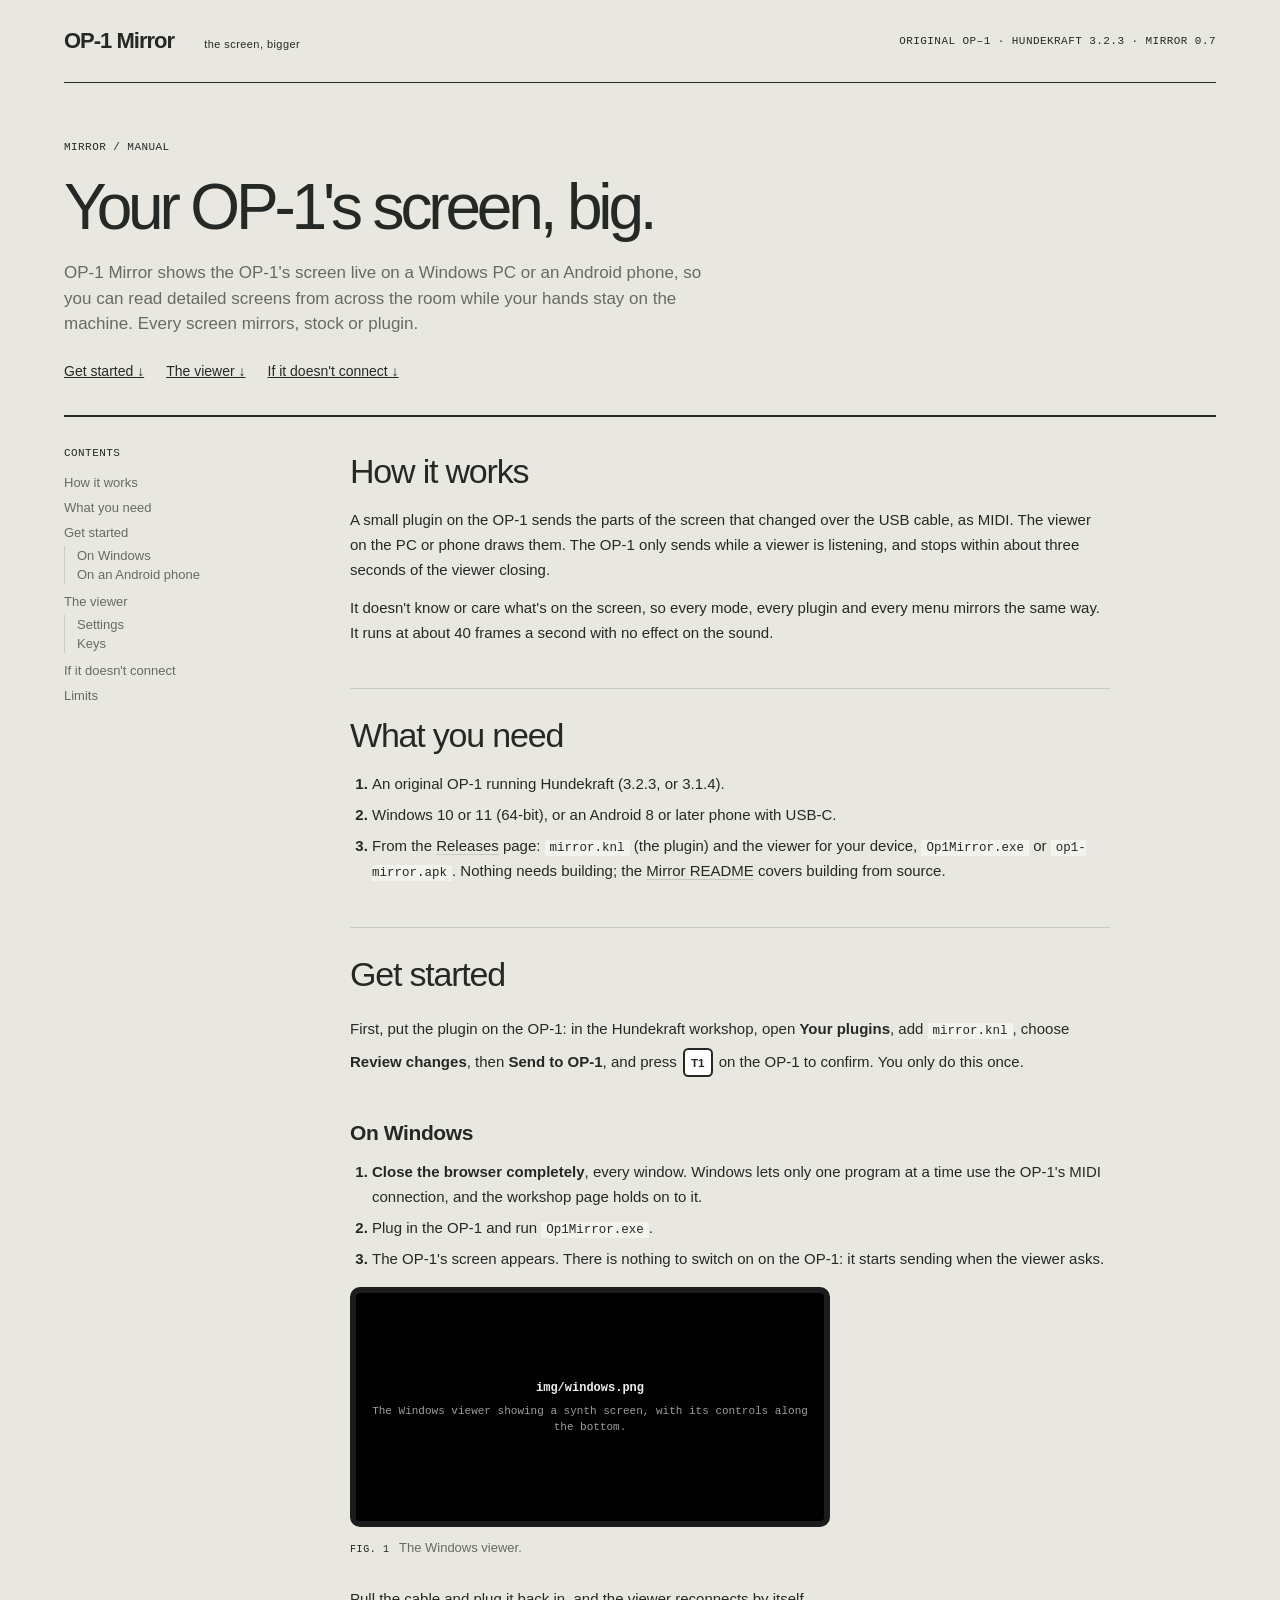
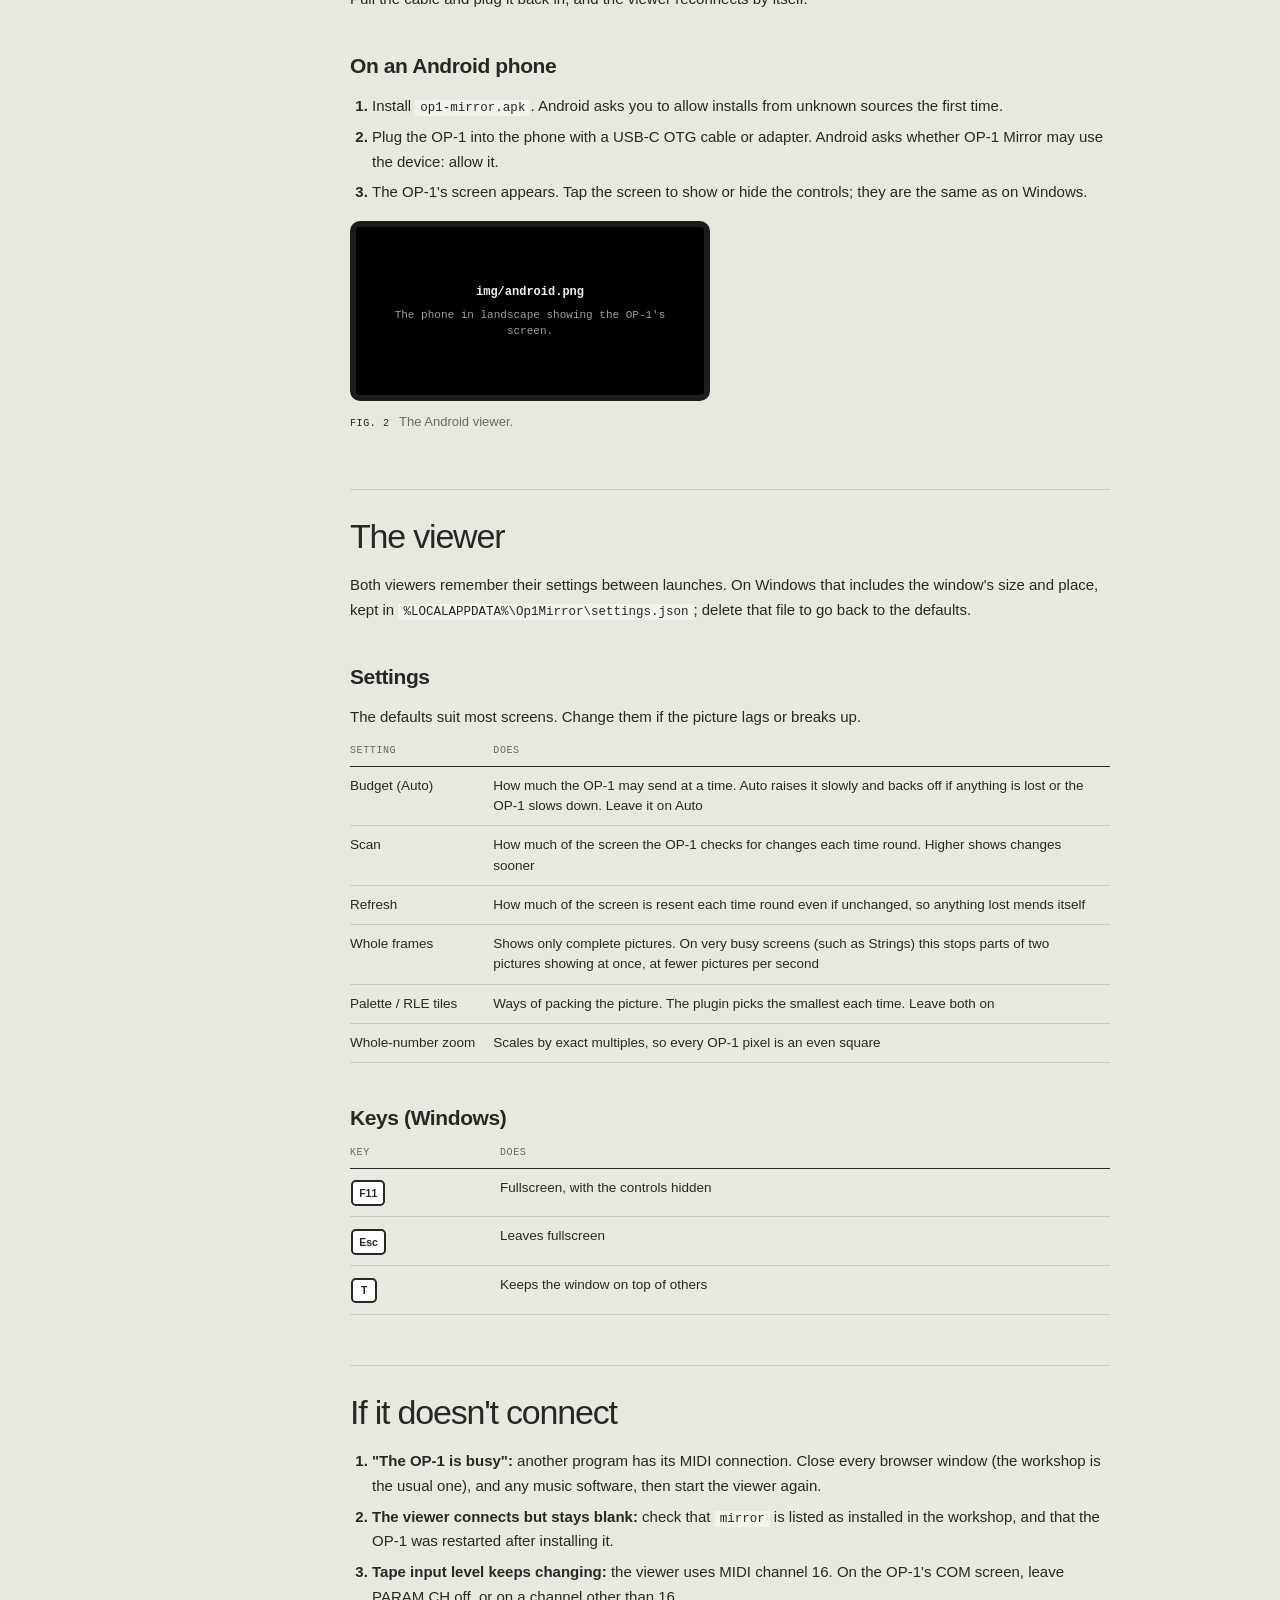
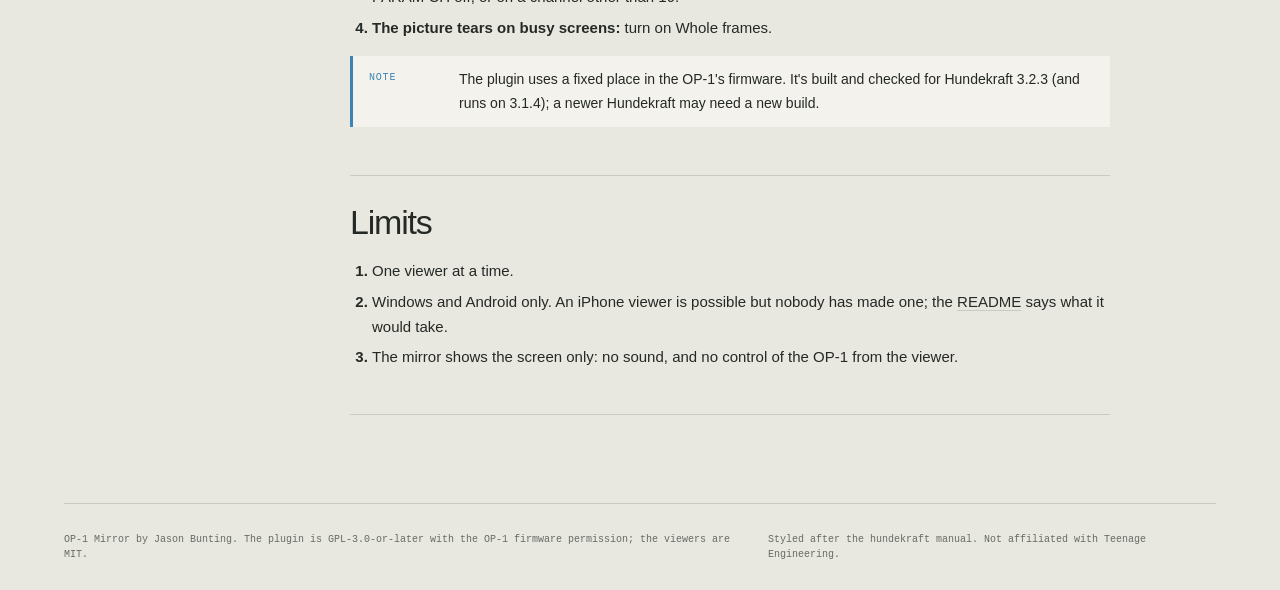
==== mirror/manual/manual.html @ 4b8b11b4 "Mouth 0.5: rename formant, add talk, presets, a drawn mouth and manuals Rename the formant synth to " ====
<!doctype html>
<html lang="en">
<head>
<meta charset="utf-8"><meta name="viewport" content="width=device-width, initial-scale=1">
<title>OP-1 Mirror Manual</title>
<meta name="description" content="OP-1 Mirror shows the original OP-1's screen live on a Windows PC or an Android phone.">
<link rel="stylesheet" href="manual.css">
</head>
<body>
<header><a href="manual.html" class="wordmark">OP-1 Mirror <span>the screen, bigger</span></a><span class="edition">ORIGINAL OP–1 · HUNDEKRAFT 3.2.3 · MIRROR 0.7</span></header>
<main>
<section class="intro"><div class="eyebrow">MIRROR / MANUAL</div><h1>Your OP-1's screen, big.</h1><p>OP-1 Mirror shows the OP-1's screen live on a Windows PC or an Android phone, so you can read detailed screens from across the room while your hands stay on the machine. Every screen mirrors, stock or plugin.</p><div class="manual-actions"><a href="#start">Get started ↓</a><a href="#viewer">The viewer ↓</a><a href="#trouble">If it doesn't connect ↓</a></div></section>
<div class="manual-grid">
<details class="toc" open><summary>Contents</summary><ol>
<li><a href="#about">How it works</a></li>
<li><a href="#need">What you need</a></li>
<li><a href="#start">Get started</a><ol><li><a href="#windows">On Windows</a></li><li><a href="#android">On an Android phone</a></li></ol></li>
<li><a href="#viewer">The viewer</a><ol><li><a href="#settings">Settings</a></li><li><a href="#keys">Keys</a></li></ol></li>
<li><a href="#trouble">If it doesn't connect</a></li>
<li><a href="#limits">Limits</a></li>
</ol></details>
<article class="manual-body">

<section class="chapter" id="about"><h2>How it works</h2>
<p>A small plugin on the OP-1 sends the parts of the screen that changed over the USB cable, as MIDI. The viewer on the PC or phone draws them. The OP-1 only sends while a viewer is listening, and stops within about three seconds of the viewer closing.</p>
<p>It doesn't know or care what's on the screen, so every mode, every plugin and every menu mirrors the same way. It runs at about 40 frames a second with no effect on the sound.</p>
</section>

<section class="chapter" id="need"><h2>What you need</h2>
<ol>
<li>An original OP-1 running Hundekraft (3.2.3, or 3.1.4).</li>
<li>Windows 10 or 11 (64-bit), or an Android 8 or later phone with USB-C.</li>
<li>From the <a href="https://github.com/JasonBunting/op-1-tools/releases" target="_blank" rel="noopener noreferrer">Releases</a> page: <code>mirror.knl</code> (the plugin) and the viewer for your device, <code>Op1Mirror.exe</code> or <code>op1-mirror.apk</code>. Nothing needs building; the <a href="../README.md">Mirror README</a> covers building from source.</li>
</ol>
</section>

<section class="chapter" id="start"><h2>Get started</h2>
<p>First, put the plugin on the OP-1: in the Hundekraft workshop, open <strong>Your plugins</strong>, add <code>mirror.knl</code>, choose <strong>Review changes</strong>, then <strong>Send to OP-1</strong>, and press <span class="okey okey-text">T1</span> on the OP-1 to confirm. You only do this once.</p>
<div class="sub">
<h3 id="windows">On Windows</h3>
<ol>
<li><strong>Close the browser completely</strong>, every window. Windows lets only one program at a time use the OP-1's MIDI connection, and the workshop page holds on to it.</li>
<li>Plug in the OP-1 and run <code>Op1Mirror.exe</code>.</li>
<li>The OP-1's screen appears. There is nothing to switch on on the OP-1: it starts sending when the viewer asks.</li>
</ol>
<figure class="screen"><div class="shot" role="img" aria-label="Screenshot to come: the Windows viewer"><b>img/windows.png</b><span>The Windows viewer showing a synth screen, with its controls along the bottom.</span></div><figcaption><b>Fig. 1</b> The Windows viewer.</figcaption></figure>
<p>Pull the cable and plug it back in, and the viewer reconnects by itself.</p>
</div>
<div class="sub">
<h3 id="android">On an Android phone</h3>
<ol>
<li>Install <code>op1-mirror.apk</code>. Android asks you to allow installs from unknown sources the first time.</li>
<li>Plug the OP-1 into the phone with a USB-C OTG cable or adapter. Android asks whether OP-1 Mirror may use the device: allow it.</li>
<li>The OP-1's screen appears. Tap the screen to show or hide the controls; they are the same as on Windows.</li>
</ol>
<figure class="screen small"><div class="shot" role="img" aria-label="Screenshot to come: the Android viewer"><b>img/android.png</b><span>The phone in landscape showing the OP-1's screen.</span></div><figcaption><b>Fig. 2</b> The Android viewer.</figcaption></figure>
</div>
</section>

<section class="chapter" id="viewer"><h2>The viewer</h2>
<p>Both viewers remember their settings between launches. On Windows that includes the window's size and place, kept in <code>%LOCALAPPDATA%\Op1Mirror\settings.json</code>; delete that file to go back to the defaults.</p>
<div class="sub">
<h3 id="settings">Settings</h3>
<p>The defaults suit most screens. Change them if the picture lags or breaks up.</p>
<div class="table"><table><thead><tr><th scope="col">Setting</th><th scope="col">Does</th></tr></thead><tbody>
<tr><td data-label="Setting">Budget (Auto)</td><td data-label="Does">How much the OP-1 may send at a time. Auto raises it slowly and backs off if anything is lost or the OP-1 slows down. Leave it on Auto</td></tr>
<tr><td data-label="Setting">Scan</td><td data-label="Does">How much of the screen the OP-1 checks for changes each time round. Higher shows changes sooner</td></tr>
<tr><td data-label="Setting">Refresh</td><td data-label="Does">How much of the screen is resent each time round even if unchanged, so anything lost mends itself</td></tr>
<tr><td data-label="Setting">Whole frames</td><td data-label="Does">Shows only complete pictures. On very busy screens (such as Strings) this stops parts of two pictures showing at once, at fewer pictures per second</td></tr>
<tr><td data-label="Setting">Palette / RLE tiles</td><td data-label="Does">Ways of packing the picture. The plugin picks the smallest each time. Leave both on</td></tr>
<tr><td data-label="Setting">Whole-number zoom</td><td data-label="Does">Scales by exact multiples, so every OP-1 pixel is an even square</td></tr>
</tbody></table></div>
</div>
<div class="sub">
<h3 id="keys">Keys (Windows)</h3>
<div class="table"><table><thead><tr><th scope="col">Key</th><th scope="col">Does</th></tr></thead><tbody>
<tr><td data-label="Key"><span class="okey okey-text">F11</span></td><td data-label="Does">Fullscreen, with the controls hidden</td></tr>
<tr><td data-label="Key"><span class="okey okey-text">Esc</span></td><td data-label="Does">Leaves fullscreen</td></tr>
<tr><td data-label="Key"><span class="okey okey-text">T</span></td><td data-label="Does">Keeps the window on top of others</td></tr>
</tbody></table></div>
</div>
</section>

<section class="chapter" id="trouble"><h2>If it doesn't connect</h2>
<ol>
<li><strong>"The OP-1 is busy":</strong> another program has its MIDI connection. Close every browser window (the workshop is the usual one), and any music software, then start the viewer again.</li>
<li><strong>The viewer connects but stays blank:</strong> check that <code>mirror</code> is listed as installed in the workshop, and that the OP-1 was restarted after installing it.</li>
<li><strong>Tape input level keeps changing:</strong> the viewer uses MIDI channel 16. On the OP-1's COM screen, leave PARAM CH off, or on a channel other than 16.</li>
<li><strong>The picture tears on busy screens:</strong> turn on Whole frames.</li>
</ol>
<aside class="note note-note"><span>Note</span><p>The plugin uses a fixed place in the OP-1's firmware. It's built and checked for Hundekraft 3.2.3 (and runs on 3.1.4); a newer Hundekraft may need a new build.</p></aside>
</section>

<section class="chapter" id="limits"><h2>Limits</h2>
<ol>
<li>One viewer at a time.</li>
<li>Windows and Android only. An iPhone viewer is possible but nobody has made one; the <a href="../README.md">README</a> says what it would take.</li>
<li>The mirror shows the screen only: no sound, and no control of the OP-1 from the viewer.</li>
</ol>
</section>

</article>
</div>
</main>
<footer><span>OP-1 Mirror by Jason Bunting. The plugin is GPL-3.0-or-later with the OP-1 firmware permission; the viewers are MIT.</span><span>Styled after the hundekraft manual. Not affiliated with Teenage Engineering.</span></footer>
</body>
</html>
---- mirror/manual/manual.css ----
/* OP-1 Mirror manual. The look, colours, key badges and figure layout follow the Hundekraft workshop manual
 * (https://github.com/hundekraft/op1-workshop, manual/manual.css and style.css, GPL-3.0-or-later), as the Pattern+
 * manual does; this is a copy of patternplus/manual/manual.css so each project stands alone. */
:root{--paper:#e9e8e0;--ink:#252926;--muted:#656b65;--line:#c7cbc1;--red:#d87765;
 --knob-b:#8fc6f5;--knob-g:#70d28a;--knob-w:#fefafb;--knob-o:#fe813b;
 font-family:"Helvetica Neue",Helvetica,sans-serif;color:var(--ink);background:var(--paper);font-synthesis:none}
*{box-sizing:border-box}
body{margin:0;background:var(--paper)}
a{color:inherit}
:focus-visible{outline:3px solid #267bb2;outline-offset:5px}
header,footer{display:flex;justify-content:space-between;align-items:center;margin:0 5vw;padding:28px 0;border-bottom:1px solid var(--ink);gap:20px}
footer{border-top:1px solid var(--line);border-bottom:0;color:var(--muted);font:10px/1.5 "SFMono-Regular",Consolas,monospace}
.wordmark{font-weight:800;font-size:22px;text-decoration:none;letter-spacing:-1px}
.wordmark span{margin-left:25px;font-size:11px;letter-spacing:.04em;font-weight:400}
.edition,.eyebrow{font:11px/1.5 "SFMono-Regular",Consolas,monospace;letter-spacing:.04em}
main{max-width:1440px;margin:auto;padding:0 5vw}
.intro{padding:56px 0 36px}
.eyebrow{margin-bottom:20px}
h1{font-size:clamp(44px,5vw,76px);font-weight:500;line-height:.98;letter-spacing:-.065em;margin:0 0 22px}
.intro p{font-size:17px;line-height:1.5;color:var(--muted);margin:0;max-width:640px}
.manual-actions{display:flex;flex-wrap:wrap;gap:12px 22px;margin-top:26px;font-size:14px}
.manual-grid{display:grid;grid-template-columns:230px minmax(0,1fr);gap:56px;align-items:start;border-top:2px solid var(--ink);padding-top:28px}
.toc{position:sticky;top:20px;max-height:calc(100vh - 40px);overflow:auto;font-size:13px;padding-bottom:20px}
.toc summary{font:11px/1.5 "SFMono-Regular",Consolas,monospace;letter-spacing:.04em;list-style:none;margin-bottom:12px;text-transform:uppercase}
.toc summary::-webkit-details-marker{display:none}
.toc ol{list-style:none;margin:0;padding:0}
.toc>ol>li{margin:0 0 6px}
.toc a{text-decoration:none;color:var(--muted);display:block;padding:2px 0}
.toc a:hover{color:var(--ink)}
.toc ol ol{padding-left:12px;border-left:1px solid var(--line);margin:4px 0 8px}
.manual-body{max-width:760px;min-width:0;overflow-wrap:break-word;font-size:15px;line-height:1.65;padding-bottom:60px}
.chapter{padding-bottom:28px;margin-bottom:28px;border-bottom:1px solid var(--line);scroll-margin-top:16px}
.chapter>h2{font-size:34px;font-weight:500;letter-spacing:-1.2px;line-height:1.1;margin:8px 0 18px}
.manual-body h3{font-size:21px;font-weight:600;letter-spacing:-.4px;margin:38px 0 10px;scroll-margin-top:16px}
.manual-body h4{font-size:15px;font-weight:700;margin:26px 0 6px;scroll-margin-top:16px}
.manual-body p{margin:0 0 14px}
.manual-body ul,.manual-body ol{margin:0 0 16px;padding-left:22px}
.manual-body li{margin:0 0 6px}
.manual-body ol>li::marker{font-weight:600}
.manual-body a{text-decoration-color:var(--line);text-underline-offset:3px}
.manual-body a:hover{text-decoration-color:var(--ink)}
code{font:12.5px "SFMono-Regular",Consolas,monospace;background:#f3f2ec;padding:1px 5px}
.lcd{font:600 12.5px "SFMono-Regular",Consolas,monospace;background:#111;color:#eee;padding:2px 6px;border-radius:3px;white-space:nowrap}
.lcd.red{color:var(--red)}.lcd.green{color:var(--knob-g)}
.enc{font-weight:600;white-space:nowrap}
.enc::before{content:"";display:inline-block;width:10px;height:10px;border-radius:50%;margin:0 5px 0 1px;vertical-align:-1px;background:var(--c);box-shadow:0 0 0 1px rgba(37,41,38,.55) inset}
.enc-b{--c:var(--knob-b)}.enc-g{--c:var(--knob-g)}.enc-w{--c:var(--knob-w)}.enc-o{--c:var(--knob-o)}
.knobchip{display:inline-block;font-weight:600;padding:1px 10px 2px;border-radius:100px;background:var(--c);box-shadow:0 0 0 1px rgba(37,41,38,.45) inset;white-space:nowrap}
.table{overflow-x:auto;margin:6px 0 22px}
.manual-body table{width:100%;border-collapse:collapse;font-size:13.5px;line-height:1.5}
.manual-body th{font:10px/1.4 "SFMono-Regular",Consolas,monospace;letter-spacing:.06em;text-transform:uppercase;color:var(--muted);text-align:left;font-weight:400;padding:0 12px 8px 0;border-bottom:1px solid var(--ink)}
.manual-body td{padding:9px 12px 9px 0;border-bottom:1px solid var(--line);vertical-align:top}
.manual-body td:first-child{white-space:nowrap;padding-right:18px}
.note{display:grid;grid-template-columns:78px 1fr;gap:12px;border-left:3px solid var(--c);background:#f3f2ec;padding:12px 16px;margin:8px 0 20px;font-size:14px}
.note span{font:10px/2 "SFMono-Regular",Consolas,monospace;letter-spacing:.08em;text-transform:uppercase;color:var(--c)}
.note p{margin:0}
.note-tip{--c:#4f8a49}.note-note{--c:#3c84b5}.note-warning{--c:#c26e1a}
.screen{margin:10px 0 28px}
.screen>img,.screen>.shot{display:block;width:100%;max-width:480px;height:auto;background:#000;border-radius:10px;border:6px solid #1b1d1c}
.screen.small>img,.screen.small>.shot{max-width:360px}
/* a screenshot still to be taken: same frame as a real one */
.screen>.shot{aspect-ratio:2/1;display:flex;flex-direction:column;justify-content:center;align-items:center;gap:6px;padding:16px;text-align:center;color:#9a9f98;font:11px/1.5 "SFMono-Regular",Consolas,monospace}
.shot b{color:#eee;font-size:12px}
.screen figcaption{font-size:13px;color:var(--muted);margin:10px 0 0;max-width:480px}
.screen figcaption b{font:10px "SFMono-Regular",Consolas,monospace;letter-spacing:.06em;color:var(--ink);margin-right:6px;text-transform:uppercase}
.legend{list-style:none;padding:0!important;margin:10px 0 0!important;max-width:640px;font-size:13.5px}
.legend li{display:flex;gap:9px;align-items:flex-start;margin:0 0 7px!important;line-height:1.45}
.dot{flex:none;display:inline-grid;place-items:center;width:19px;height:19px;border-radius:50%;font:700 10px/1 "Helvetica Neue",Helvetica,sans-serif;font-style:normal;color:#111;background:var(--c);box-shadow:0 0 0 1px rgba(0,0,0,.35) inset;margin-top:1px}
.dot-b{--c:var(--knob-b)}.dot-g{--c:var(--knob-g)}.dot-w{--c:var(--knob-w)}.dot-o{--c:var(--knob-o)}.dot-n{--c:#a9a6e6}
.screen.side{display:grid;grid-template-columns:minmax(0,480px) minmax(0,1fr);gap:8px 24px;align-items:start}
.screen.side>.shot,.screen.side>img{grid-row:1}
.screen.side .legend{grid-column:2;grid-row:1;margin:0!important}
.screen.side figcaption{grid-column:1/-1}
/* OP-1 keys: images sized in em so wrapped lines never collide */
.okey{height:1.9em;width:auto;vertical-align:middle;margin:0 .1em}
.manual-body p:has(.okey),.manual-body li:has(.okey),.manual-body td:has(.okey),.screen figcaption:has(.okey),.legend li:has(.okey){line-height:2.2!important}
.okey-text{display:inline-flex;align-items:center;justify-content:center;font:700 .78em/1 "Helvetica Neue",Helvetica,sans-serif;height:2.44em;min-width:2.44em;padding:0 .55em;vertical-align:middle;margin:0 .13em;background:#fff;border:2px solid #252926;border-radius:.45em;color:#252926}
@media(max-width:900px){
 .manual-grid{grid-template-columns:1fr;gap:20px}
 .toc{position:static;max-height:none}
 .screen.side{grid-template-columns:1fr}.screen.side .legend{grid-column:1;grid-row:auto}
 .wordmark span{display:none}
}
@media(max-width:640px){
 header{padding:22px 0}.edition{font-size:9px}
 .manual-body .table{overflow:visible}
 .manual-body table,.manual-body tbody,.manual-body tr,.manual-body td{display:block;width:100%}
 .manual-body thead{display:none}
 .manual-body tr{border-bottom:1px solid var(--line);padding:8px 0}
 .manual-body td{border:0;padding:2px 0}
 .manual-body td[data-label]::before{content:attr(data-label);display:block;font:10px/1.4 "SFMono-Regular",Consolas,monospace;letter-spacing:.06em;text-transform:uppercase;color:var(--muted)}
 .note{grid-template-columns:1fr;gap:2px}
 footer{flex-direction:column;align-items:flex-start;gap:10px}
}
@media print{.toc,header .edition{display:none}.manual-grid{display:block}}
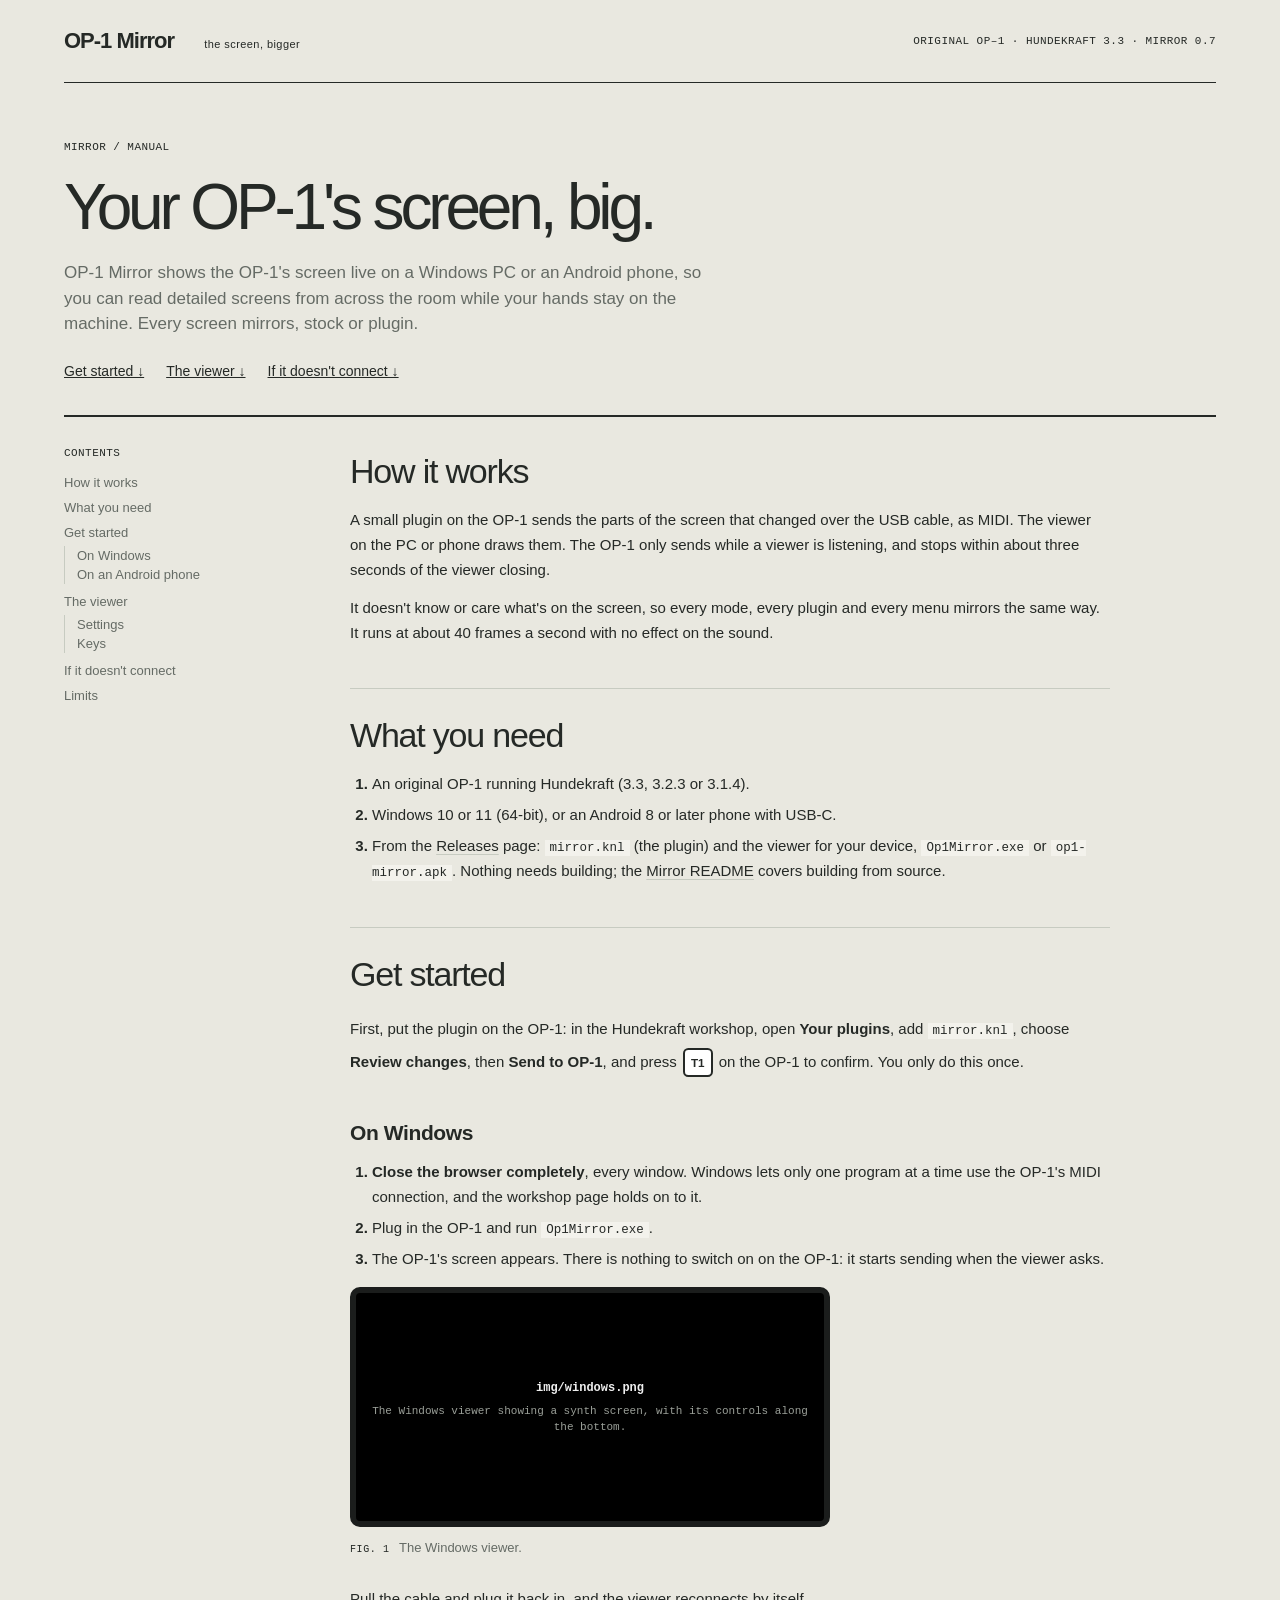
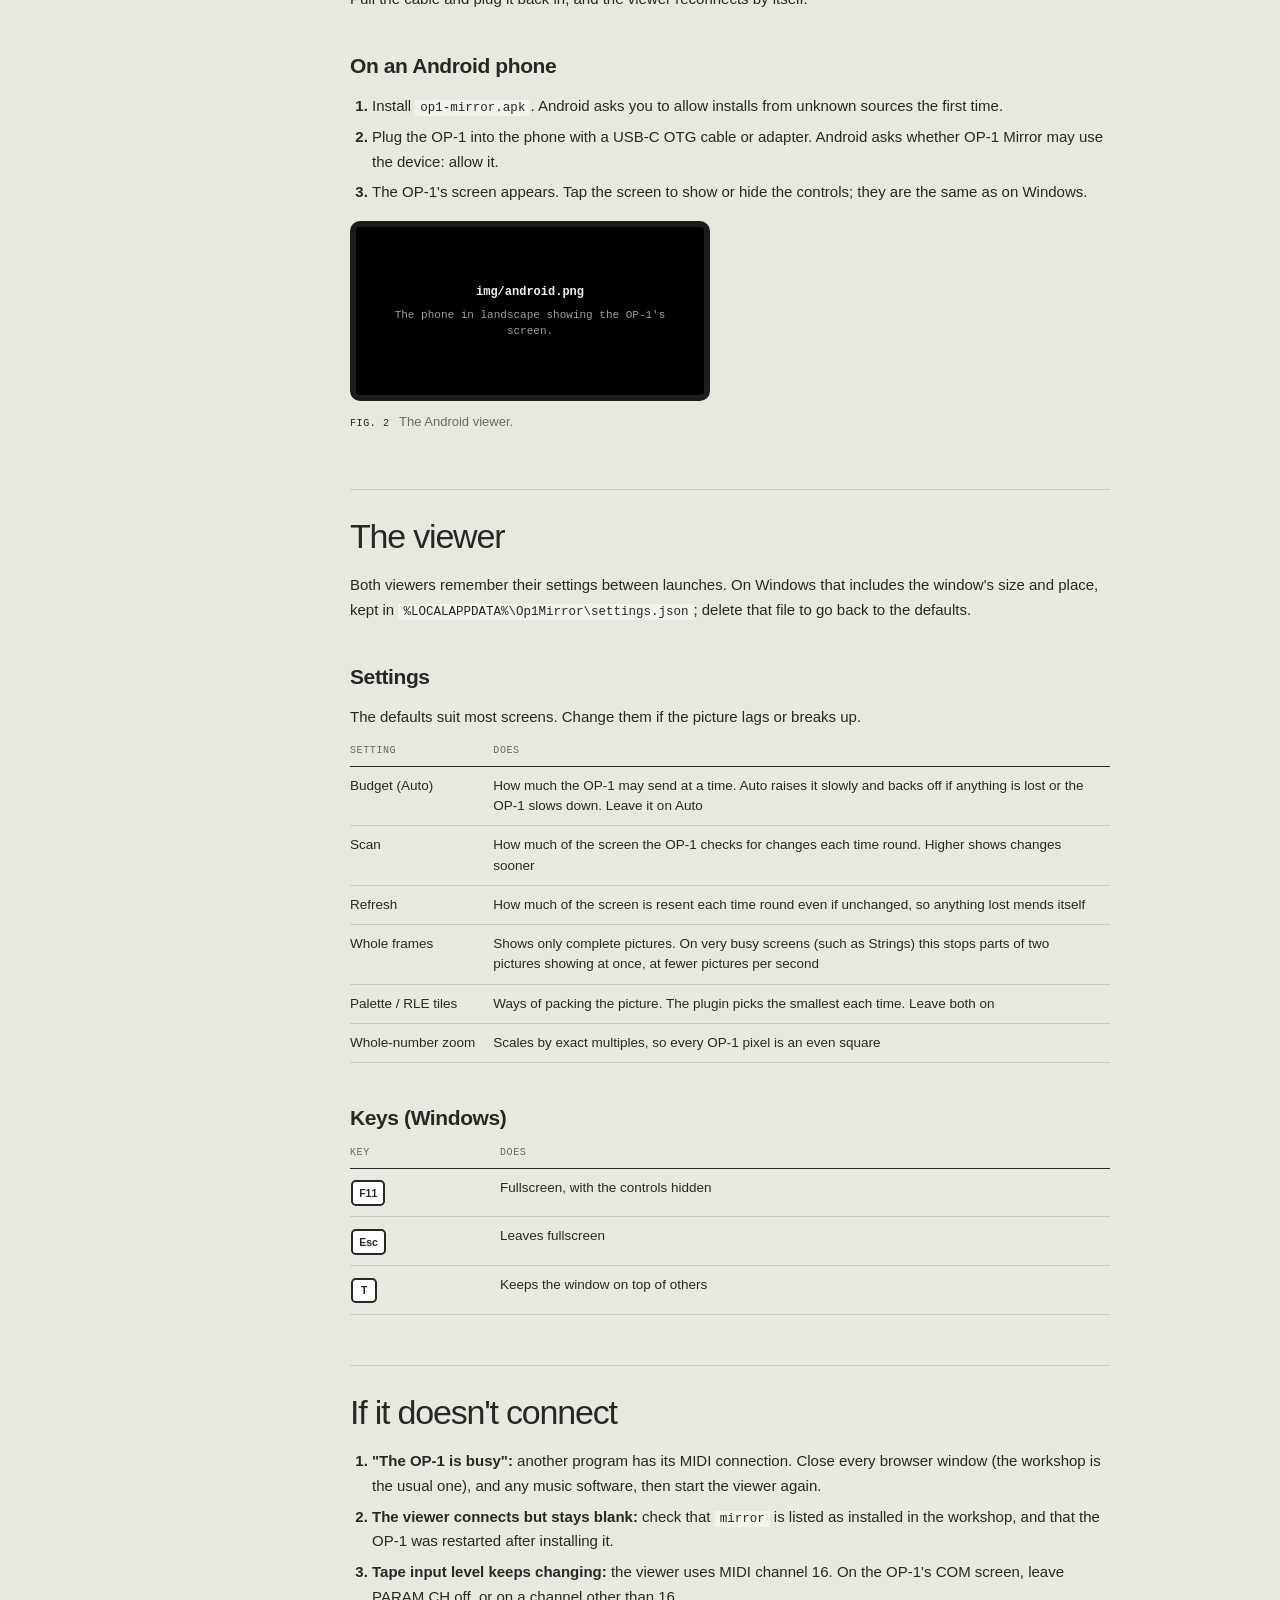
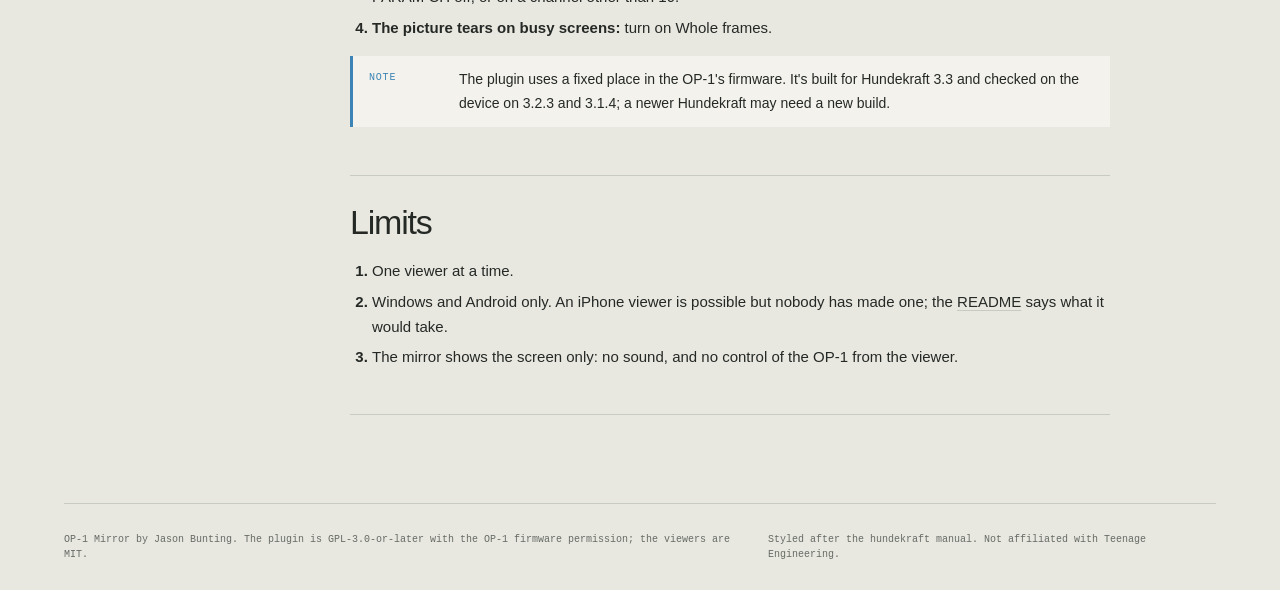
==== commit 05e341a9: "Upgrade to Hundekraft 3.3; Pattern+ 0.5.2 with review fixes; Mouth voices Hundekraft 3.3: - Build ag" ====
--- a/mirror/manual/manual.html
+++ b/mirror/manual/manual.html
@@ -7,7 +7,7 @@
 <link rel="stylesheet" href="manual.css">
 </head>
 <body>
-<header><a href="manual.html" class="wordmark">OP-1 Mirror <span>the screen, bigger</span></a><span class="edition">ORIGINAL OP–1 · HUNDEKRAFT 3.2.3 · MIRROR 0.7</span></header>
+<header><a href="manual.html" class="wordmark">OP-1 Mirror <span>the screen, bigger</span></a><span class="edition">ORIGINAL OP–1 · HUNDEKRAFT 3.3 · MIRROR 0.7</span></header>
 <main>
 <section class="intro"><div class="eyebrow">MIRROR / MANUAL</div><h1>Your OP-1's screen, big.</h1><p>OP-1 Mirror shows the OP-1's screen live on a Windows PC or an Android phone, so you can read detailed screens from across the room while your hands stay on the machine. Every screen mirrors, stock or plugin.</p><div class="manual-actions"><a href="#start">Get started ↓</a><a href="#viewer">The viewer ↓</a><a href="#trouble">If it doesn't connect ↓</a></div></section>
 <div class="manual-grid">
@@ -28,7 +28,7 @@
 
 <section class="chapter" id="need"><h2>What you need</h2>
 <ol>
-<li>An original OP-1 running Hundekraft (3.2.3, or 3.1.4).</li>
+<li>An original OP-1 running Hundekraft (3.3, 3.2.3 or 3.1.4).</li>
 <li>Windows 10 or 11 (64-bit), or an Android 8 or later phone with USB-C.</li>
 <li>From the <a href="https://github.com/JasonBunting/op-1-tools/releases" target="_blank" rel="noopener noreferrer">Releases</a> page: <code>mirror.knl</code> (the plugin) and the viewer for your device, <code>Op1Mirror.exe</code> or <code>op1-mirror.apk</code>. Nothing needs building; the <a href="../README.md">Mirror README</a> covers building from source.</li>
 </ol>
@@ -88,7 +88,7 @@
 <li><strong>Tape input level keeps changing:</strong> the viewer uses MIDI channel 16. On the OP-1's COM screen, leave PARAM CH off, or on a channel other than 16.</li>
 <li><strong>The picture tears on busy screens:</strong> turn on Whole frames.</li>
 </ol>
-<aside class="note note-note"><span>Note</span><p>The plugin uses a fixed place in the OP-1's firmware. It's built and checked for Hundekraft 3.2.3 (and runs on 3.1.4); a newer Hundekraft may need a new build.</p></aside>
+<aside class="note note-note"><span>Note</span><p>The plugin uses a fixed place in the OP-1's firmware. It's built for Hundekraft 3.3 and checked on the device on 3.2.3 and 3.1.4; a newer Hundekraft may need a new build.</p></aside>
 </section>
 
 <section class="chapter" id="limits"><h2>Limits</h2>
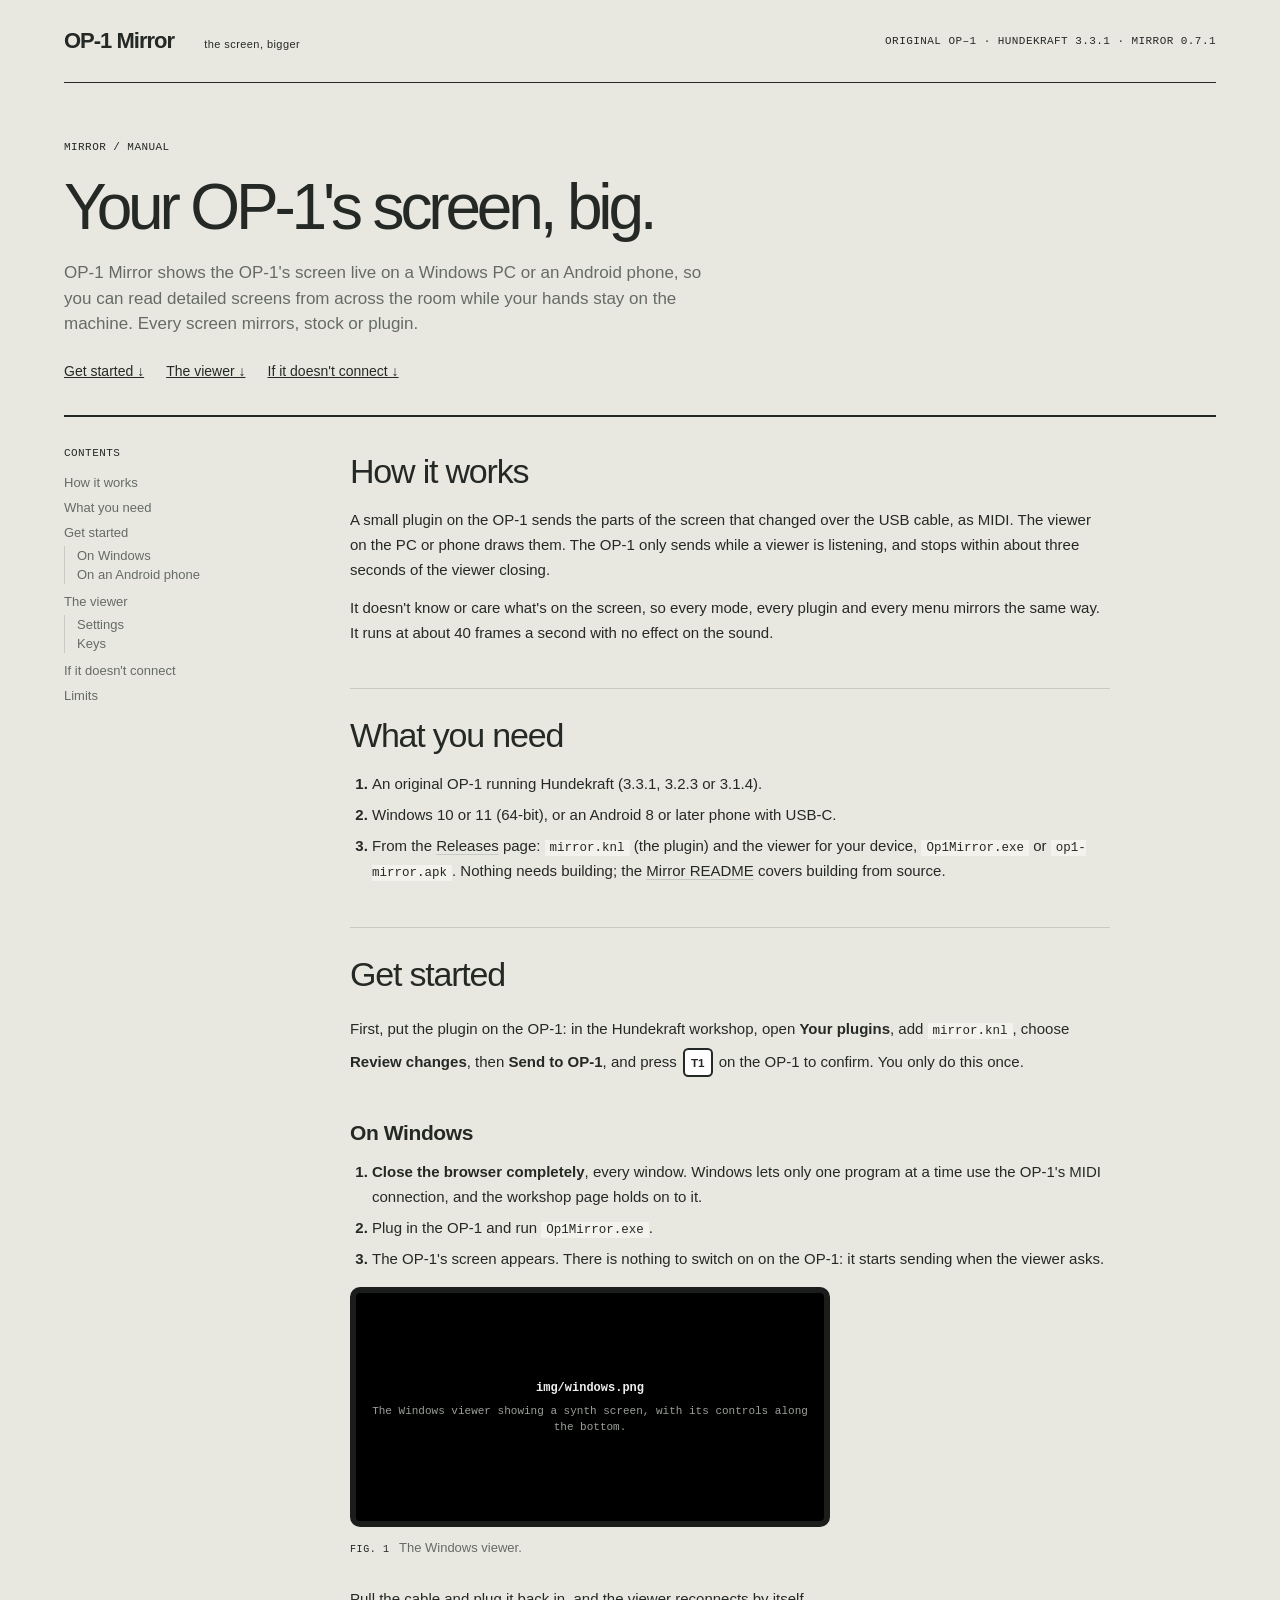
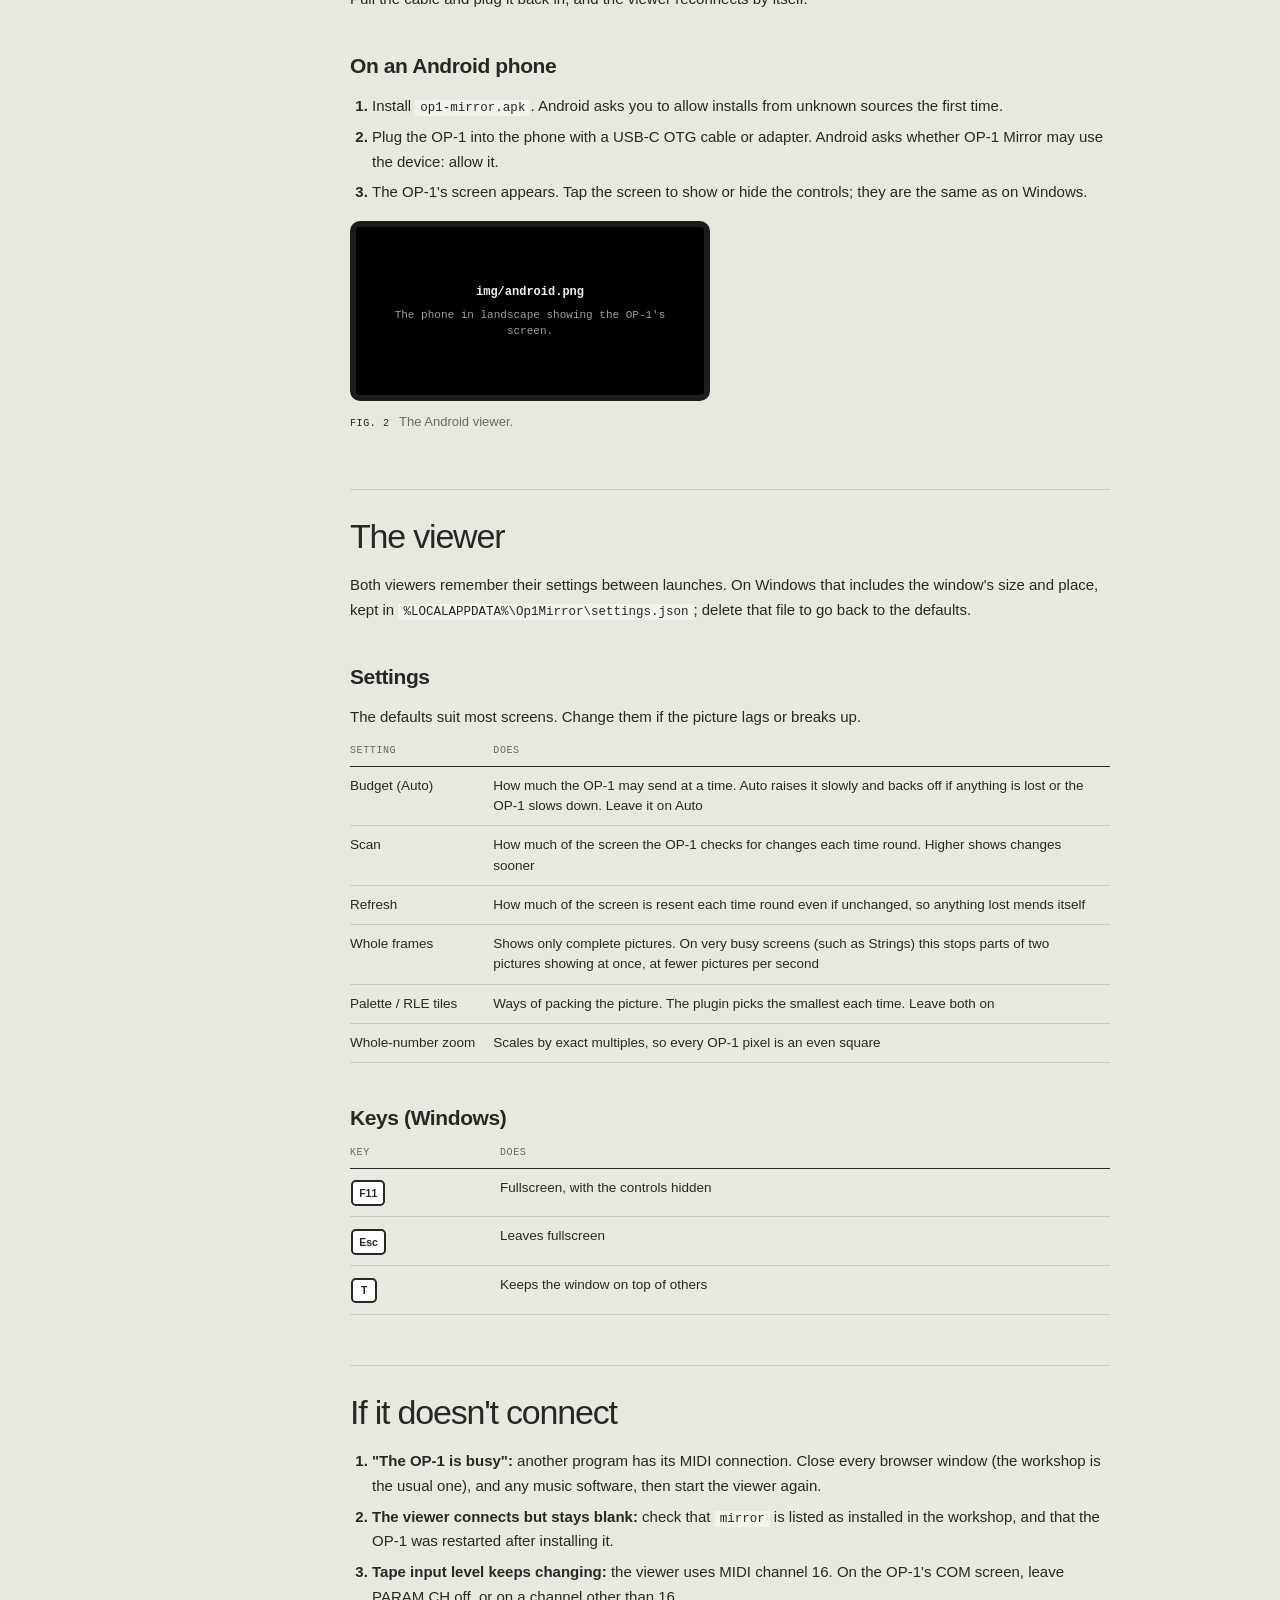
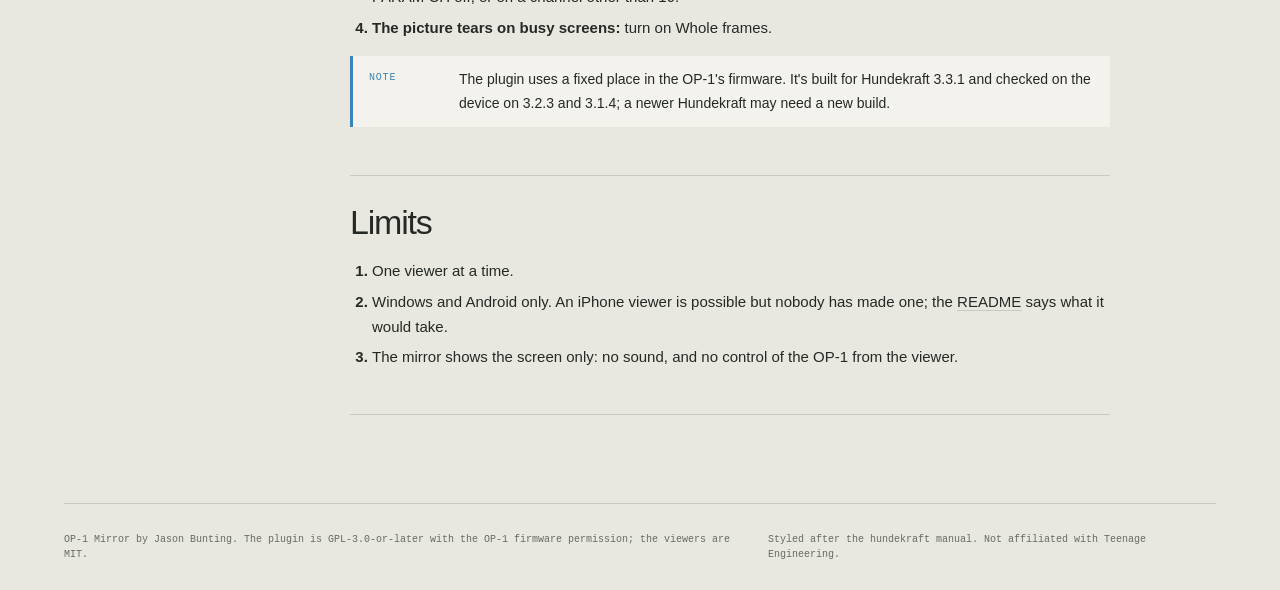
==== commit 3df15de6: "Everything that hasn't been committed - some updates for the latest version of hundekraft." ====
--- a/mirror/manual/manual.html
+++ b/mirror/manual/manual.html
@@ -7,7 +7,7 @@
 <link rel="stylesheet" href="manual.css">
 </head>
 <body>
-<header><a href="manual.html" class="wordmark">OP-1 Mirror <span>the screen, bigger</span></a><span class="edition">ORIGINAL OP–1 · HUNDEKRAFT 3.3 · MIRROR 0.7</span></header>
+<header><a href="manual.html" class="wordmark">OP-1 Mirror <span>the screen, bigger</span></a><span class="edition">ORIGINAL OP–1 · HUNDEKRAFT 3.3.1 · MIRROR 0.7.1</span></header>
 <main>
 <section class="intro"><div class="eyebrow">MIRROR / MANUAL</div><h1>Your OP-1's screen, big.</h1><p>OP-1 Mirror shows the OP-1's screen live on a Windows PC or an Android phone, so you can read detailed screens from across the room while your hands stay on the machine. Every screen mirrors, stock or plugin.</p><div class="manual-actions"><a href="#start">Get started ↓</a><a href="#viewer">The viewer ↓</a><a href="#trouble">If it doesn't connect ↓</a></div></section>
 <div class="manual-grid">
@@ -28,7 +28,7 @@
 
 <section class="chapter" id="need"><h2>What you need</h2>
 <ol>
-<li>An original OP-1 running Hundekraft (3.3, 3.2.3 or 3.1.4).</li>
+<li>An original OP-1 running Hundekraft (3.3.1, 3.2.3 or 3.1.4).</li>
 <li>Windows 10 or 11 (64-bit), or an Android 8 or later phone with USB-C.</li>
 <li>From the <a href="https://github.com/JasonBunting/op-1-tools/releases" target="_blank" rel="noopener noreferrer">Releases</a> page: <code>mirror.knl</code> (the plugin) and the viewer for your device, <code>Op1Mirror.exe</code> or <code>op1-mirror.apk</code>. Nothing needs building; the <a href="../README.md">Mirror README</a> covers building from source.</li>
 </ol>
@@ -88,7 +88,7 @@
 <li><strong>Tape input level keeps changing:</strong> the viewer uses MIDI channel 16. On the OP-1's COM screen, leave PARAM CH off, or on a channel other than 16.</li>
 <li><strong>The picture tears on busy screens:</strong> turn on Whole frames.</li>
 </ol>
-<aside class="note note-note"><span>Note</span><p>The plugin uses a fixed place in the OP-1's firmware. It's built for Hundekraft 3.3 and checked on the device on 3.2.3 and 3.1.4; a newer Hundekraft may need a new build.</p></aside>
+<aside class="note note-note"><span>Note</span><p>The plugin uses a fixed place in the OP-1's firmware. It's built for Hundekraft 3.3.1 and checked on the device on 3.2.3 and 3.1.4; a newer Hundekraft may need a new build.</p></aside>
 </section>
 
 <section class="chapter" id="limits"><h2>Limits</h2>
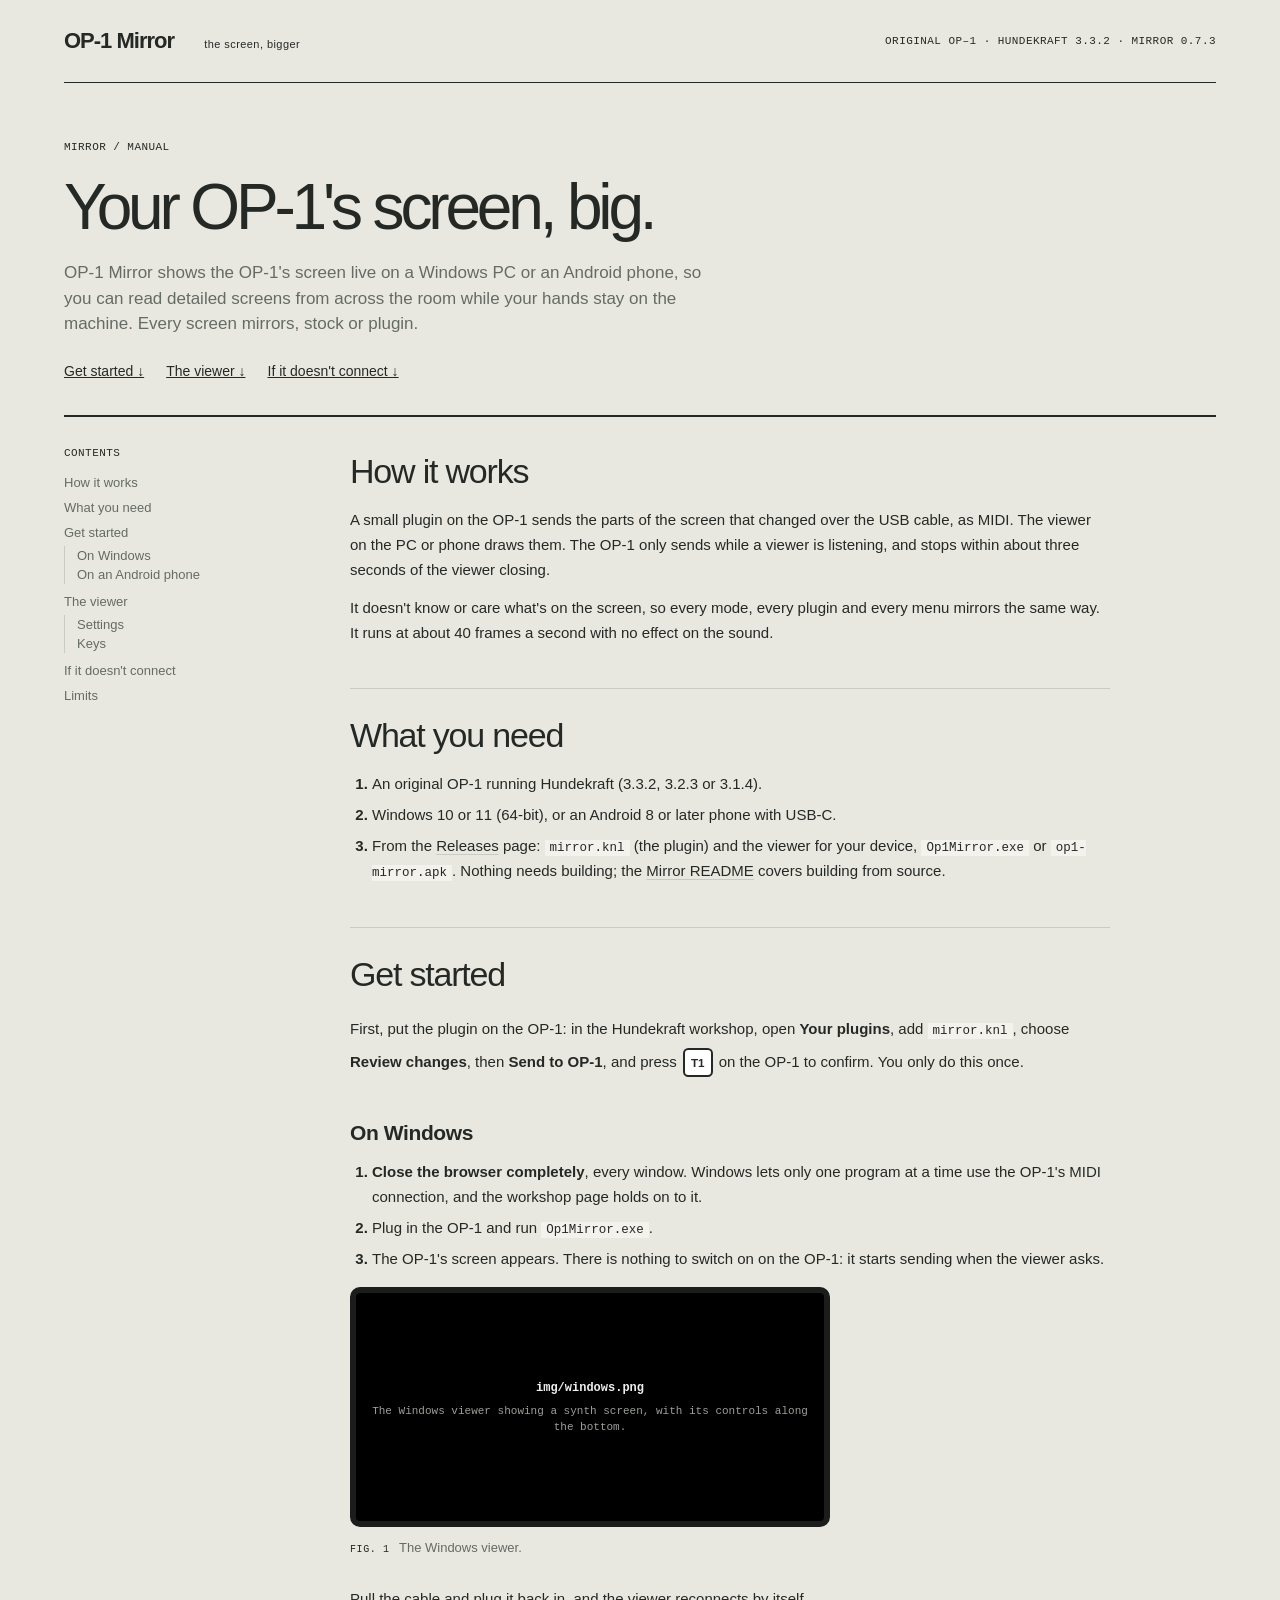
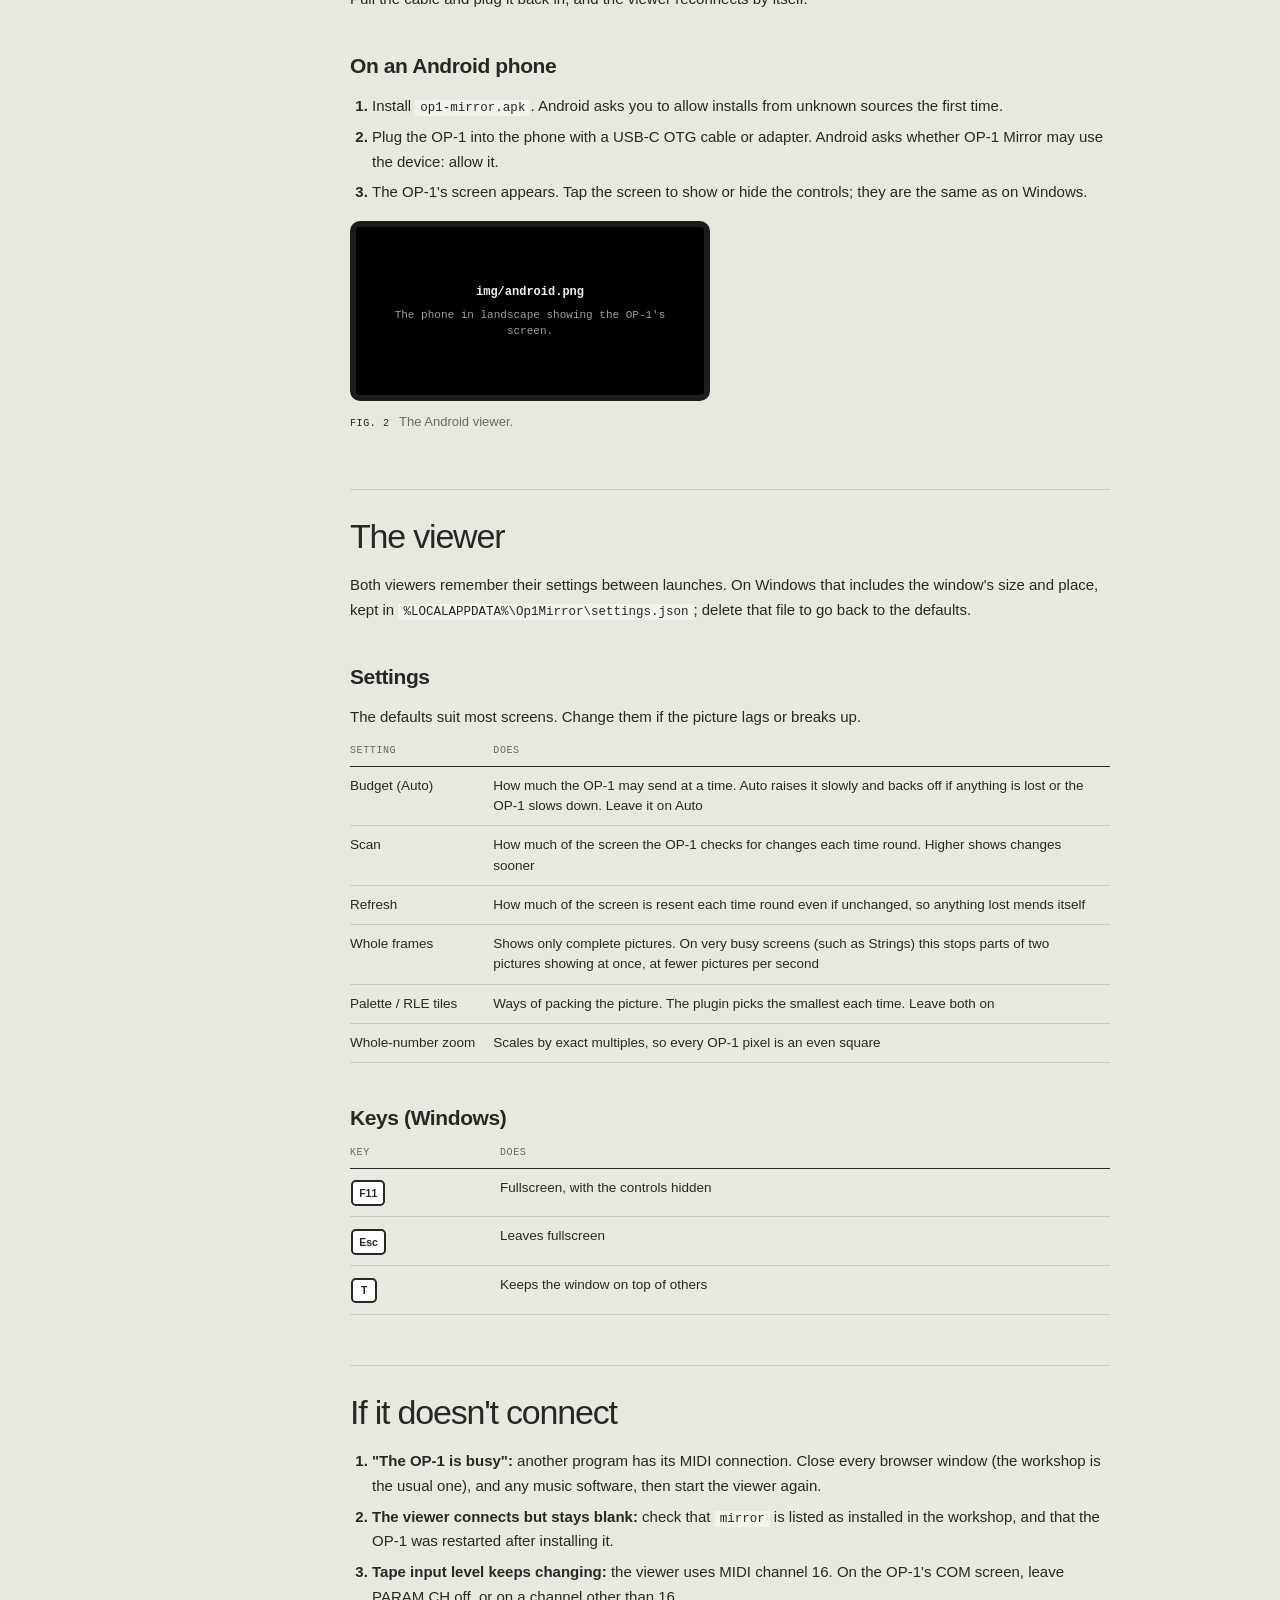
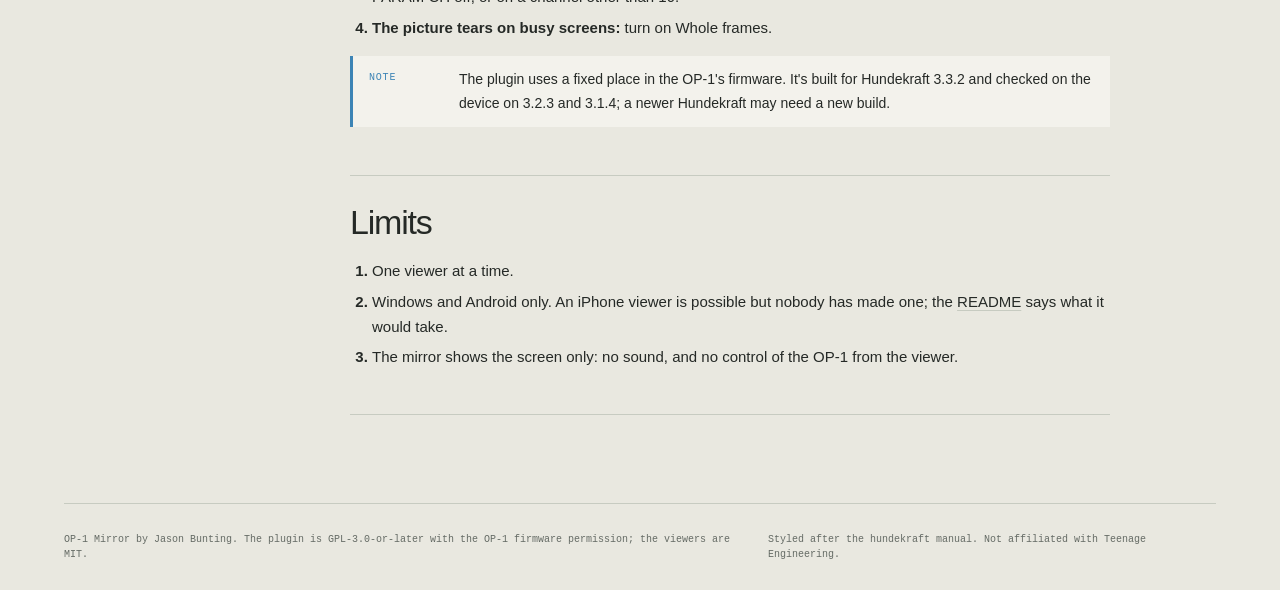
==== commit af66e002: "I might hate myself later for it, but here's everything. Claude and Astra and I are the only ones on" ====
--- a/mirror/manual/manual.html
+++ b/mirror/manual/manual.html
@@ -7,7 +7,7 @@
 <link rel="stylesheet" href="manual.css">
 </head>
 <body>
-<header><a href="manual.html" class="wordmark">OP-1 Mirror <span>the screen, bigger</span></a><span class="edition">ORIGINAL OP–1 · HUNDEKRAFT 3.3.1 · MIRROR 0.7.1</span></header>
+<header><a href="manual.html" class="wordmark">OP-1 Mirror <span>the screen, bigger</span></a><span class="edition">ORIGINAL OP–1 · HUNDEKRAFT 3.3.2 · MIRROR 0.7.3</span></header>
 <main>
 <section class="intro"><div class="eyebrow">MIRROR / MANUAL</div><h1>Your OP-1's screen, big.</h1><p>OP-1 Mirror shows the OP-1's screen live on a Windows PC or an Android phone, so you can read detailed screens from across the room while your hands stay on the machine. Every screen mirrors, stock or plugin.</p><div class="manual-actions"><a href="#start">Get started ↓</a><a href="#viewer">The viewer ↓</a><a href="#trouble">If it doesn't connect ↓</a></div></section>
 <div class="manual-grid">
@@ -28,7 +28,7 @@
 
 <section class="chapter" id="need"><h2>What you need</h2>
 <ol>
-<li>An original OP-1 running Hundekraft (3.3.1, 3.2.3 or 3.1.4).</li>
+<li>An original OP-1 running Hundekraft (3.3.2, 3.2.3 or 3.1.4).</li>
 <li>Windows 10 or 11 (64-bit), or an Android 8 or later phone with USB-C.</li>
 <li>From the <a href="https://github.com/JasonBunting/op-1-tools/releases" target="_blank" rel="noopener noreferrer">Releases</a> page: <code>mirror.knl</code> (the plugin) and the viewer for your device, <code>Op1Mirror.exe</code> or <code>op1-mirror.apk</code>. Nothing needs building; the <a href="../README.md">Mirror README</a> covers building from source.</li>
 </ol>
@@ -88,7 +88,7 @@
 <li><strong>Tape input level keeps changing:</strong> the viewer uses MIDI channel 16. On the OP-1's COM screen, leave PARAM CH off, or on a channel other than 16.</li>
 <li><strong>The picture tears on busy screens:</strong> turn on Whole frames.</li>
 </ol>
-<aside class="note note-note"><span>Note</span><p>The plugin uses a fixed place in the OP-1's firmware. It's built for Hundekraft 3.3.1 and checked on the device on 3.2.3 and 3.1.4; a newer Hundekraft may need a new build.</p></aside>
+<aside class="note note-note"><span>Note</span><p>The plugin uses a fixed place in the OP-1's firmware. It's built for Hundekraft 3.3.2 and checked on the device on 3.2.3 and 3.1.4; a newer Hundekraft may need a new build.</p></aside>
 </section>
 
 <section class="chapter" id="limits"><h2>Limits</h2>
